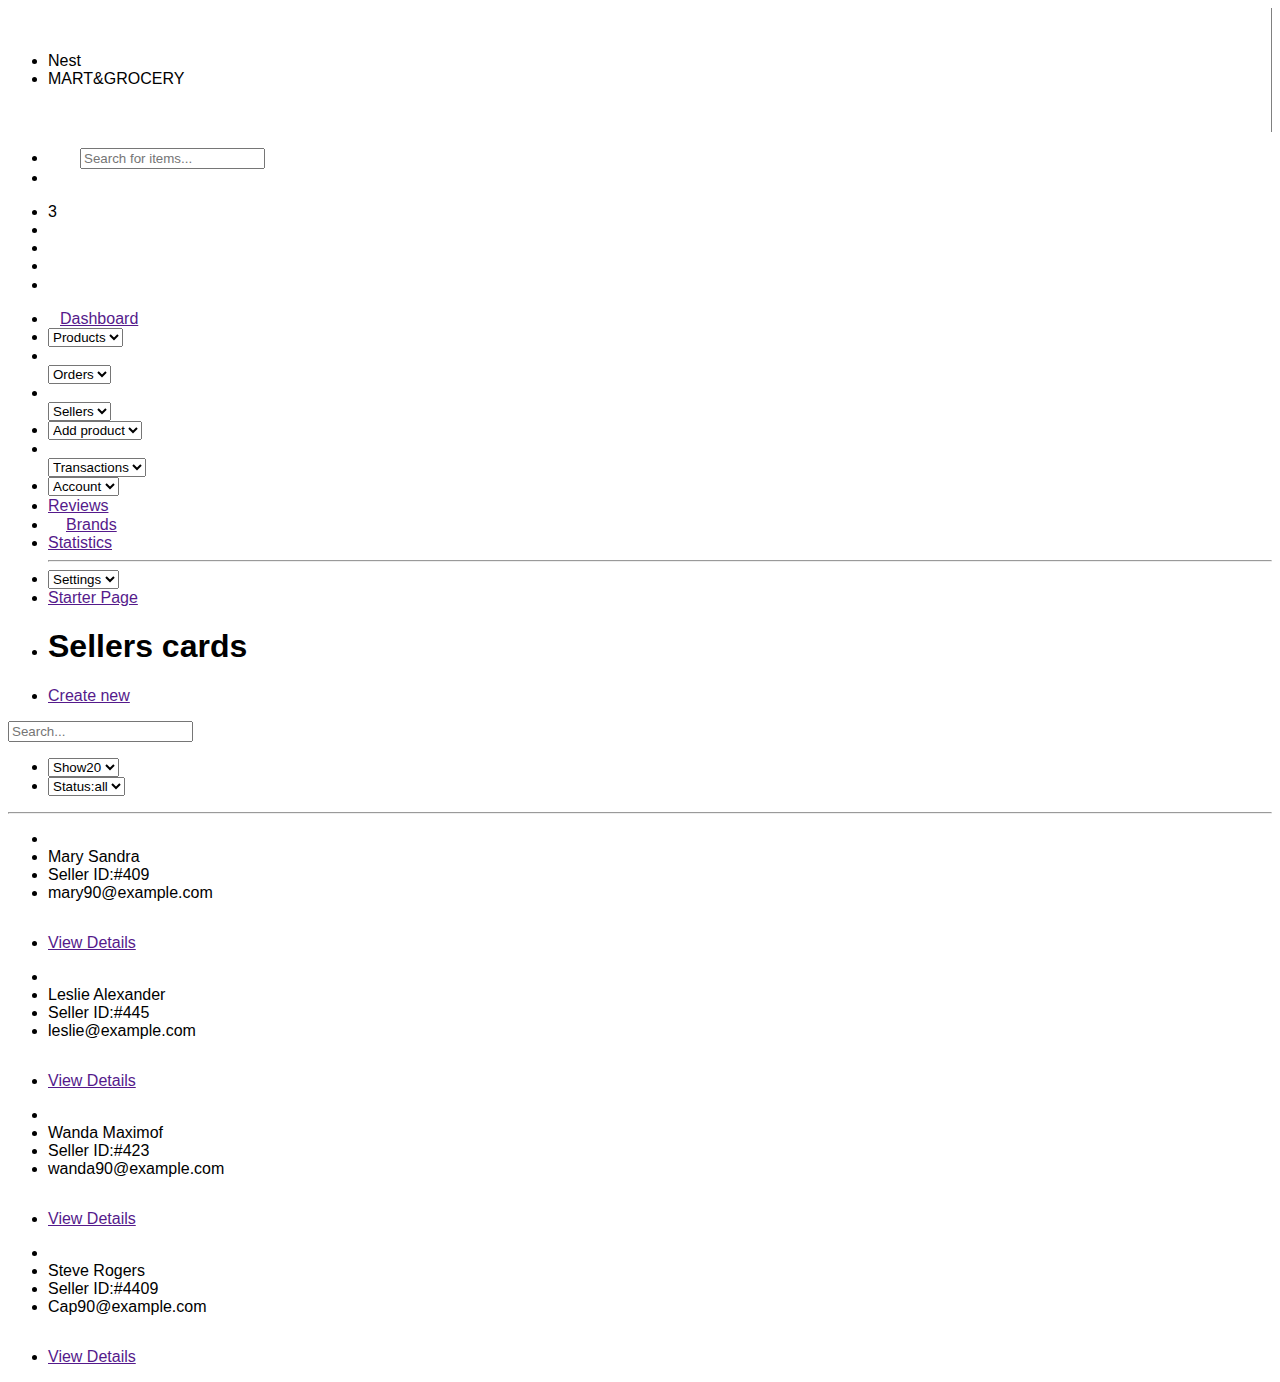
==== src/Sellers/index.html @ c6f55c06 "Brands Section add." ====
<!DOCTYPE html>
<html lang="en">

<head>
    <meta charset="UTF-8">
    <meta http-equiv="X-UA-Compatible" content="IE=edge">
    <meta name="viewport" content="width=device-width, initial-scale=1.0">
    <link rel="stylesheet" href="/assets/css/inde.css">
    <link rel="stylesheet" href="/assets/css/Common.css">
    <link rel="stylesheet" href="https://cdnjs.cloudflare.com/ajax/libs/font-awesome/6.2.0/css/all.min.css"
        integrity="sha512-xh6O/CkQoPOWDdYTDqeRdPCVd1SpvCA9XXcUnZS2FmJNp1coAFzvtCN9BmamE+4aHK8yyUHUSCcJHgXloTyT2A=="
        crossorigin="anonymous" referrerpolicy="no-referrer" />
    <title>Document</title>
</head>

<body style="font-family: Arial;">
    <section>
        <div class="full-container">
            <header>
                <div class="top-nav row">
                    <div class="col-md-2 row"
                        style="justify-content: unset; border-right: 1px solid grey;padding: 10px 0;">
                        <img class="nest_img" src="/assets/img/Screenshot_2.png" alt="">
                        <ul>
                            <li class="Nest">Nest</li>
                            <li class="MART">MART&GROCERY</li>
                        </ul>
                        <li>
                            <a href=""><i class="fa-solid fa-bars"></i></a>
                        </li>
                    </div>
                    <div class="col-md-7">
                        <ul class="row" style="justify-content: unset;">
                            <li class="hover_searc" style="padding-left: 2rem;">
                                <input type="text" placeholder="Search for items...">
                                <a class="search" href=""><i class="fa-solid fa-magnifying-glass"></i></a>
                            </li>
                            <li>
                            </li>
                        </ul>
                    </div>
                    <div class="col-md-3 icons">
                        <ul class="row" style="justify-content: end;">
                            <li>
                                <a href=""><i class="fa-solid fa-bell"></i></a>
                                <span class="green-3">3</span>

                            </li>
                            <li>

                                <a href=""><i class="fa-brands fa-wordpress"></i></a>
                            </li>
                            <li>
                                <a href=""><i class="fa-solid fa-calendar-days"></i></a>
                            </li>
                            <li>

                                <a href=""><i style="vertical-align: middle;" class="fa-solid fa-globe"></i>
                                    <i style="font-size: 12px;" class="fa-solid fa-caret-down"></i></a>
                            </li>
                            <li class="face-img">


                                <a href=""> <img src="/assets/img/Screenshot_1.png" alt=""><i style="padding: 0;"
                                        class="fa-solid fa-caret-down"></i></a>
                            </li>
                        </ul>
                    </div>
                </div>
            </header>
            <div class="main-nav row">
                <div class="left-main col-md-2">
                    <ul>
                        <li>
                            <a href=""><i style="margin-right: 12px;" class="fa-solid fa-house"></i>Dashboard</a>
                        </li>
                        <li>
                            <i class="fa-solid fa-bag-shopping"></i>
                            <form action="/action_page.php">
                                <select name="cars" id="cars">
                                    <option value="volvo">Products</option>
                                </select>
                            </form>
                        </li>
                        <li>
                            <i style="margin-right: 7px;margin-left:7px;"
                                class="fa-sharp fa-solid fa-cart-shopping"></i>
                            <form action="/action_page.php">
                                <select name="cars" id="cars">
                                    <option value="volvo">Orders</option>
                                </select>
                            </form>
                        </li>
                        <li>
                            <i style="margin-right: 2px;" class="fa-sharp fa-solid fa-user-plus"></i>
                            <form action="/action_page.php">
                                <select name="cars" id="cars">
                                    <option value="volvo">Sellers</option>
                                </select>
                            </form>
                        </li>
                        <li>
                            <i class="fa-solid fa-square-plus"></i>
                            <form action="/action_page.php">
                                <select name="cars" id="cars">
                                    <option value="volvo">Add product</option>
                                </select>
                            </form>
                        </li>
                        <li>
                            <i style="margin-right: 6px;" class="fa-solid fa-download"></i>
                            <form action="/action_page.php">
                                <select name="cars" id="cars">
                                    <option value="volvo">Transactions</option>
                                </select>
                            </form>
                        </li>
                        <li>
                            <i class="fa-solid fa-user"></i>
                            <form action="/action_page.php">
                                <select name="cars" id="cars">
                                    <option value="volvo">Account</option>
                                </select>
                            </form>
                        </li>
                        <li><a href=""><i style="font-size: 17px;" class="fa-solid fa-baseball-bat-ball"></i>
                                Reviews</a></li>
                        <li><a href=""><i style="margin-right: 18px;" class="fa-solid fa-child-reaching"></i>Brands</a>
                        </li>
                        <li><a href=""><i class="fa-solid fa-puzzle-piece"></i>Statistics</a></li>
                        <hr>
                        <li>
                            <i class="fa-solid fa-baby-carriage"></i>
                            <form action="/action_page.php">
                                <select name="cars" id="cars">
                                    <option value="volvo">Settings</option>
                                </select>
                            </form>
                        </li>
                        <li style="padding-bottom:0 ;"><a href=""><i class="fa-solid fa-gamepad"></i>Starter Page</a>
                        </li>
                    </ul>
                </div>
                <div class="right-main col-md-10">
                    <div class="head-main">
                        <ul class="row">
                            <li>
                                <h1>Sellers cards</h1>
                            </li>
                            <li><a class="create" href=""><i class="fa-solid fa-plus"></i>Create new</a></li>
                        </ul>
                    </div>
                    <div class="card-main">
                        <div class="top-card-main row">
                            <div class="col-md-6">
                                <input type="text" placeholder="Search...">
                            </div>
                            <div class="col-md-6">
                                <ul class="row buttons">
                                    <li>
                                        <form action="/action_page.php">
                                            <select name="cars" id="cars">
                                                <option value="volvo">Show20</option>
                                            </select>
                                        </form>
                                    </li>
                                    <li>
                                        <form action="/action_page.php">
                                            <select name="cars" id="cars">
                                                <option value="volvo">Status:all</option>
                                            </select>
                                        </form>
                                    </li>
                                </ul>

                            </div>
                            <hr>
                        </div>
                        <div class="portfolio row">
                            <div class="col-md-3 first">
                                <ul>
                                    <li><img src="/assets/img/foto.jpg" alt=""></li>
                                    <li class="NAME">Mary Sandra</li>
                                    <li>Seller ID:#409</li>
                                    <li>mary90@example.com</li>
                                    <li style="margin: 2rem 0 1rem;"><a href="">View Details</a></li>
                                </ul>
                            </div>
                            <div class="col-md-3 second ">
                                <ul>
                                    <li><img src="/assets/img/tobi.jpg" alt=""></li>
                                    <li class="NAME">Leslie Alexander</li>
                                    <li>Seller ID:#445</li>
                                    <li>leslie@example.com</li>
                                    <li style="margin: 2rem 0 1rem;"><a href="">View Details</a></li>
                                </ul>
                            </div>
                            <div class="col-md-3 third">
                                <ul>
                                    <li><img src="/assets/img/gal.jpg" alt=""></li>
                                    <li class="NAME">Wanda Maximof</li>
                                    <li>Seller ID:#423</li>
                                    <li>wanda90@example.com</li>
                                    <li style="margin: 2rem 0 1rem;"><a href="">View Details</a></li>
                                </ul>
                            </div>
                            <div class="col-md-3 fourth">
                                <ul>
                                    <li><img src="/assets/img/gede.jpg" alt=""></li>
                                    <li class="NAME">Steve Rogers</li>
                                    <li>Seller ID:#4409</li>
                                    <li>Cap90@example.com</li>
                                    <li style="margin: 2rem 0 1rem;"><a href="">View Details</a></li>
                                </ul>
                            </div>
                        </div>
                    </div>
                </div>
            </div>

        </div>
    </section>
</body>

</html>
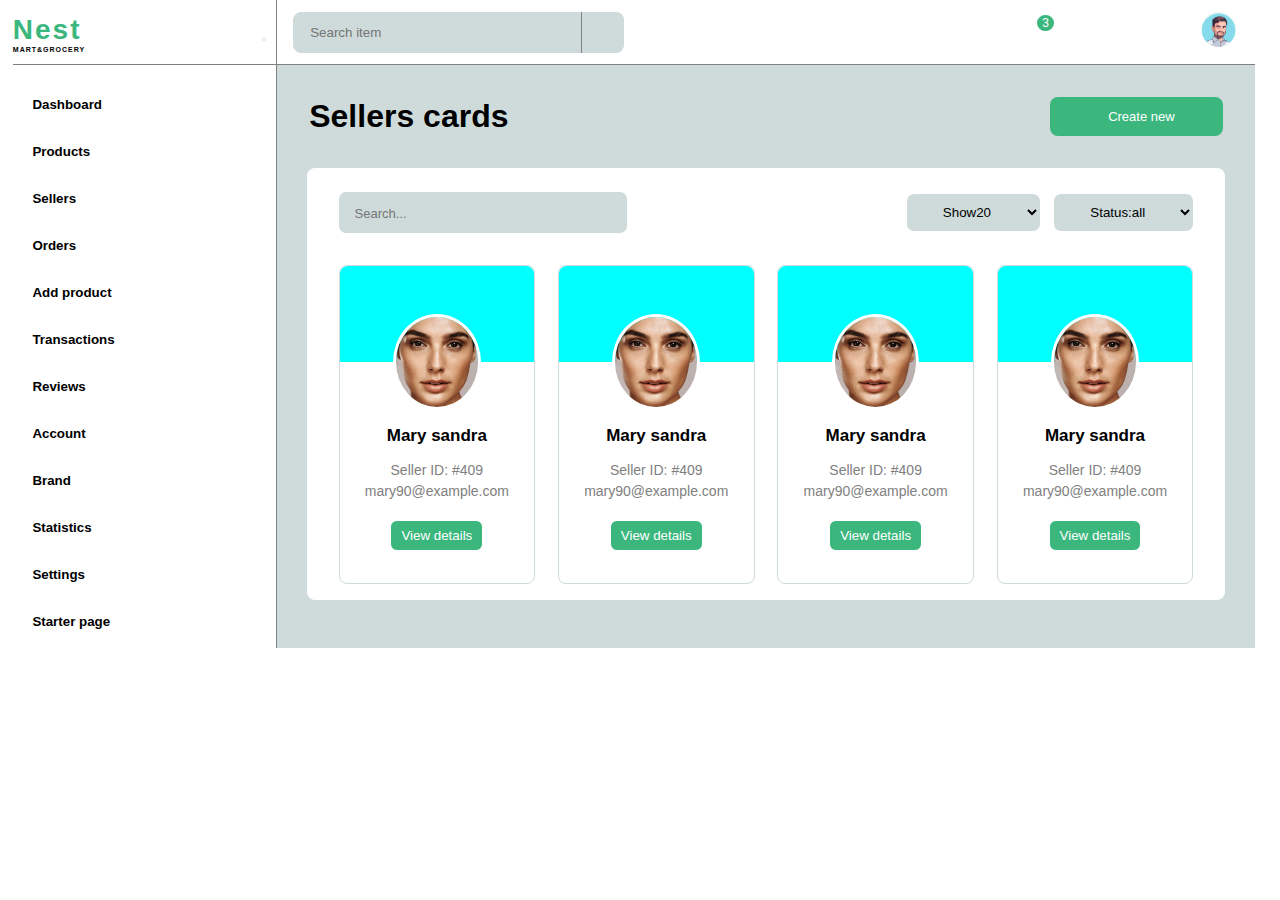
==== commit 171f5275: "orxan-branch: update seller" ====
--- a/src/Sellers/index.html
+++ b/src/Sellers/index.html
@@ -5,219 +5,420 @@
     <meta charset="UTF-8">
     <meta http-equiv="X-UA-Compatible" content="IE=edge">
     <meta name="viewport" content="width=device-width, initial-scale=1.0">
-    <link rel="stylesheet" href="/assets/css/inde.css">
-    <link rel="stylesheet" href="/assets/css/Common.css">
+    <link rel="stylesheet" href="asset/css/Common.css">
+    <link rel="stylesheet" href="asset/css/index.css">
     <link rel="stylesheet" href="https://cdnjs.cloudflare.com/ajax/libs/font-awesome/6.2.0/css/all.min.css"
         integrity="sha512-xh6O/CkQoPOWDdYTDqeRdPCVd1SpvCA9XXcUnZS2FmJNp1coAFzvtCN9BmamE+4aHK8yyUHUSCcJHgXloTyT2A=="
         crossorigin="anonymous" referrerpolicy="no-referrer" />
     <title>Document</title>
+    <!-- <style>
+        .card-main {
+            transition: all 1s ease-out;
+            position: relative;
+            bottom: 0px;
+        }
+
+        .card-main:hover {
+            position: relative;
+            bottom: 15px;
+        }
+    </style> -->
+   
 </head>
 
 <body style="font-family: Arial;">
     <section>
         <div class="full-container">
-            <header>
-                <div class="top-nav row">
-                    <div class="col-md-2 row"
-                        style="justify-content: unset; border-right: 1px solid grey;padding: 10px 0;">
-                        <img class="nest_img" src="/assets/img/Screenshot_2.png" alt="">
-                        <ul>
-                            <li class="Nest">Nest</li>
-                            <li class="MART">MART&GROCERY</li>
-                        </ul>
-                        <li>
-                            <a href=""><i class="fa-solid fa-bars"></i></a>
-                        </li>
+            <div class="main-list row" >
+                <div class="left-menu ">
+                    <div class="menu__top-nav row">
+                        <div class="nest">
+                            <img src="/asset/img/logo.png" alt="">
+                            <ul>
+                                <li>Nest</li>
+                                <li>MART&GROCERY</li>
+                            </ul>
+                        </div>
+                        <div class="menu-icon">
+                            <button><i class="fa-solid fa-bars"></i></button>
+                        </div>
                     </div>
-                    <div class="col-md-7">
-                        <ul class="row" style="justify-content: unset;">
-                            <li class="hover_searc" style="padding-left: 2rem;">
-                                <input type="text" placeholder="Search for items...">
-                                <a class="search" href=""><i class="fa-solid fa-magnifying-glass"></i></a>
-                            </li>
-                            <li>
-                            </li>
-                        </ul>
-                    </div>
-                    <div class="col-md-3 icons">
-                        <ul class="row" style="justify-content: end;">
-                            <li>
-                                <a href=""><i class="fa-solid fa-bell"></i></a>
-                                <span class="green-3">3</span>
-
-                            </li>
-                            <li>
-
-                                <a href=""><i class="fa-brands fa-wordpress"></i></a>
-                            </li>
-                            <li>
-                                <a href=""><i class="fa-solid fa-calendar-days"></i></a>
-                            </li>
-                            <li>
-
-                                <a href=""><i style="vertical-align: middle;" class="fa-solid fa-globe"></i>
-                                    <i style="font-size: 12px;" class="fa-solid fa-caret-down"></i></a>
-                            </li>
-                            <li class="face-img">
-
-
-                                <a href=""> <img src="/assets/img/Screenshot_1.png" alt=""><i style="padding: 0;"
-                                        class="fa-solid fa-caret-down"></i></a>
-                            </li>
-                        </ul>
+                    <div class="option_list">
+                        <div class="first ">
+                            <div class="btn">
+                                <i class="fa-solid fa-house"></i>
+                                <button class="a">Dashboard</button>
+                            </div>
+                        </div>
+                        <div class="second row">
+                            <div class="btn-drop">
+                                <i class="fa-solid fa-house"></i>
+                                <button>Products</button>
+                            </div>
+                            <div class="second_drowdown_menu">
+                                <i class="fa-solid fa-caret-down"></i>
+                                <div class="dropdown_list">
+                                    <ul>
+                                        <li>
+                                            Product List
+                                        </li>
+                                        <li>
+                                            Product Grid
+                                        </li>
+                                        <li>
+                                            Product Grid 2
+
+                                        </li>
+                                        <li>
+                                            Categories
+                                        </li>
+                                    </ul>
+                                </div>
+                            </div>
+                        </div>
+                        <div class="second row">
+                            <div class="btn-drop">
+                                <i class="fa-solid fa-house"></i>
+                                <button>Sellers</button>
+                            </div>
+                            <div class="second_drowdown_menu">
+                                <i class="fa-solid fa-caret-down"></i>
+                                <div class="dropdown_list">
+                                    <ul>
+                                        <li>
+                                            Product List
+                                        </li>
+                                        <li>
+                                            Product Grid
+                                        </li>
+                                        <li>
+                                            Product Grid 2
+
+                                        </li>
+                                        <li>
+                                            Categories
+                                        </li>
+                                    </ul>
+                                </div>
+                            </div>
+                        </div>
+                        <div class="second row">
+                            <div class="btn-drop">
+                                <i class="fa-solid fa-house"></i>
+                                <button>Orders</button>
+                            </div>
+                            <div class="second_drowdown_menu">
+                                <i class="fa-solid fa-caret-down"></i>
+                                <div class="dropdown_list">
+                                    <ul>
+                                        <li>
+                                            Product List
+                                        </li>
+                                        <li>
+                                            Product Grid
+                                        </li>
+                                        <li>
+                                            Product Grid 2
+
+                                        </li>
+                                        <li>
+                                            Categories
+                                        </li>
+                                    </ul>
+                                </div>
+                            </div>
+                        </div>
+                        <div class="second row">
+                            <div class="btn-drop">
+                                <i class="fa-solid fa-house"></i>
+                                <button>Add product</button>
+                            </div>
+                            <div class="second_drowdown_menu">
+                                <i class="fa-solid fa-caret-down"></i>
+                                <div class="dropdown_list">
+                                    <ul>
+                                        <li>
+                                            Product List
+                                        </li>
+                                        <li>
+                                            Product Grid
+                                        </li>
+                                        <li>
+                                            Product Grid 2
+
+                                        </li>
+                                        <li>
+                                            Categories
+                                        </li>
+                                    </ul>
+                                </div>
+                            </div>
+                        </div>
+                        <div class="second row">
+                            <div class="btn-drop">
+                                <i class="fa-solid fa-house"></i>
+                                <button>Transactions</button>
+                            </div>
+                            <div class="second_drowdown_menu">
+                                <i class="fa-solid fa-caret-down"></i>
+                                <div class="dropdown_list">
+                                    <ul>
+                                        <li>
+                                            Product List
+                                        </li>
+                                        <li>
+                                            Product Grid
+                                        </li>
+                                        <li>
+                                            Product Grid 2
+
+                                        </li>
+                                        <li>
+                                            Categories
+                                        </li>
+                                    </ul>
+                                </div>
+                            </div>
+                        </div>
+                        <div class="second row">
+                            <div class="btn-drop">
+                                <i class="fa-solid fa-house"></i>
+                                <button>Reviews</button>
+                            </div>
+                            <div class="second_drowdown_menu">
+                                <i class="fa-solid fa-caret-down"></i>
+                                <div class="dropdown_list">
+                                    <ul>
+                                        <li>
+                                            Product List
+                                        </li>
+                                        <li>
+                                            Product Grid
+                                        </li>
+                                        <li>
+                                            Product Grid 2
+
+                                        </li>
+                                        <li>
+                                            Categories
+                                        </li>
+                                    </ul>
+                                </div>
+                            </div>
+                        </div>
+                        <div class="first ">
+                            <div class="btn">
+                                <i class="fa-solid fa-house"></i>
+                                <button>Account</button>
+                            </div>
+                        </div>
+                        <div class="first ">
+                            <div class="btn">
+                                <i class="fa-solid fa-house"></i>
+                                <button>Brand</button>
+                            </div>
+                        </div>
+                        <div class="first ">
+                            <div class="btn">
+                                <i class="fa-solid fa-house"></i>
+                                <button>Statistics</button>
+                            </div>
+                        </div>
+                        <div class="second row">
+                            <div class="btn-drop">
+                                <i class="fa-solid fa-house"></i>
+                                <button>Settings</button>
+                            </div>
+                            <div class="second_drowdown_menu">
+                                <i class="fa-solid fa-caret-down"></i>
+                                <div class="dropdown_list">
+                                    <ul>
+                                        <li>
+                                            Product List
+                                        </li>
+                                        <li>
+                                            Product Grid
+                                        </li>
+                                        <li>
+                                            Product Grid 2
+
+                                        </li>
+                                        <li>
+                                            Categories
+                                        </li>
+                                    </ul>
+                                </div>
+                            </div>
+                        </div>
+                        <div class="first ">
+                            <div class="btn">
+                                <i class="fa-solid fa-house"></i>
+                                <button>Starter page</button>
+                            </div>
+                        </div>
                     </div>
                 </div>
-            </header>
-            <div class="main-nav row">
-                <div class="left-main col-md-2">
-                    <ul>
-                        <li>
-                            <a href=""><i style="margin-right: 12px;" class="fa-solid fa-house"></i>Dashboard</a>
-                        </li>
-                        <li>
-                            <i class="fa-solid fa-bag-shopping"></i>
-                            <form action="/action_page.php">
-                                <select name="cars" id="cars">
-                                    <option value="volvo">Products</option>
-                                </select>
-                            </form>
-                        </li>
-                        <li>
-                            <i style="margin-right: 7px;margin-left:7px;"
-                                class="fa-sharp fa-solid fa-cart-shopping"></i>
-                            <form action="/action_page.php">
-                                <select name="cars" id="cars">
-                                    <option value="volvo">Orders</option>
-                                </select>
-                            </form>
-                        </li>
-                        <li>
-                            <i style="margin-right: 2px;" class="fa-sharp fa-solid fa-user-plus"></i>
-                            <form action="/action_page.php">
-                                <select name="cars" id="cars">
-                                    <option value="volvo">Sellers</option>
-                                </select>
-                            </form>
-                        </li>
-                        <li>
-                            <i class="fa-solid fa-square-plus"></i>
-                            <form action="/action_page.php">
-                                <select name="cars" id="cars">
-                                    <option value="volvo">Add product</option>
-                                </select>
-                            </form>
-                        </li>
-                        <li>
-                            <i style="margin-right: 6px;" class="fa-solid fa-download"></i>
-                            <form action="/action_page.php">
-                                <select name="cars" id="cars">
-                                    <option value="volvo">Transactions</option>
-                                </select>
-                            </form>
-                        </li>
-                        <li>
-                            <i class="fa-solid fa-user"></i>
-                            <form action="/action_page.php">
-                                <select name="cars" id="cars">
-                                    <option value="volvo">Account</option>
-                                </select>
-                            </form>
-                        </li>
-                        <li><a href=""><i style="font-size: 17px;" class="fa-solid fa-baseball-bat-ball"></i>
-                                Reviews</a></li>
-                        <li><a href=""><i style="margin-right: 18px;" class="fa-solid fa-child-reaching"></i>Brands</a>
-                        </li>
-                        <li><a href=""><i class="fa-solid fa-puzzle-piece"></i>Statistics</a></li>
-                        <hr>
-                        <li>
-                            <i class="fa-solid fa-baby-carriage"></i>
-                            <form action="/action_page.php">
-                                <select name="cars" id="cars">
-                                    <option value="volvo">Settings</option>
-                                </select>
-                            </form>
-                        </li>
-                        <li style="padding-bottom:0 ;"><a href=""><i class="fa-solid fa-gamepad"></i>Starter Page</a>
-                        </li>
-                    </ul>
-                </div>
                 <div class="right-main col-md-10">
-                    <div class="head-main">
-                        <ul class="row">
-                            <li>
-                                <h1>Sellers cards</h1>
-                            </li>
-                            <li><a class="create" href=""><i class="fa-solid fa-plus"></i>Create new</a></li>
-                        </ul>
+                    <div class="top-nav__right-main row">
+                        <div class="search_menu row">
+                            <div class="search">
+                                <input type="text" name="" placeholder="Search item" id="">
+                            </div>
+                            <div class="search_icon">
+                                <a href=""><i class="fa-solid fa-magnifying-glass"></i></a>
+                            </div>
+                        </div>
+                        <div class="icons col-md-3">
+                            <ul class="row icons1">
+                                <li>
+                                    <span class="green-3">3</span>
+                                    <a href=""><i class="fa-solid fa-bell"></i></a>
+                                </li>
+                                <li>
+                                    <a href=""><i class="fa-brands fa-wordpress"></i></a>
+                                </li>
+                                <li>
+                                    <a href=""><i class="fa-solid fa-calendar-days"></i></a>
+                                </li>
+                                <li class="drop_menu">
+                                    <a href="">
+                                        <i style="font-size: 19px;" class="fa-solid fa-globe"></i>
+                                        <i class="fa-solid fa-caret-down"></i>
+                                    </a>
+                                    <ul class="drop-list">
+                                        <li> <img src="/asset/img/34-342961_china-clipart-flag-china-china-flag-round-png.png" alt=""> English</li>
+                                        <li> <img src="asset/img/france.png" alt=""> French</li>
+                                        <li><img src="asset/img/japan.png" alt="">日本語</li>
+                                        <li><img src="asset/img/usa.png"
+                                                alt="">中国人</li>
+                                    </ul>
+                                </li>
+                                <li class="drop_menu">
+                                    <a href="">
+                                        <img src="asset/img/Screenshot_1.png" alt="">
+                                        <i class="fa-solid fa-caret-down"></i>
+                                    </a>
+                                    <ul class="drop-list2">
+                                        <li><i class="fa-regular fa-user"></i>Edit Profile</li>
+                                        <li><i class="fa-solid fa-gear"></i>Account Settings</li>
+                                        <li><i class="fa-solid fa-book"></i>Wallet</li>
+                                        <li><i class="fa-brands fa-bootstrap"></i>Billing</li>
+                                        <li><i class="fa-solid fa-question"></i>Help center</li>
+                                        <li><i class="fa-brands fa-slack"></i>Logout</li>
+                                    </ul>
+                                </li>
+                            </ul>
+                        </div>
                     </div>
-                    <div class="card-main">
-                        <div class="top-card-main row">
-                            <div class="col-md-6">
-                                <input type="text" placeholder="Search...">
-                            </div>
-                            <div class="col-md-6">
-                                <ul class="row buttons">
-                                    <li>
-                                        <form action="/action_page.php">
-                                            <select name="cars" id="cars">
-                                                <option value="volvo">Show20</option>
-                                            </select>
-                                        </form>
-                                    </li>
-                                    <li>
-                                        <form action="/action_page.php">
-                                            <select name="cars" id="cars">
-                                                <option value="volvo">Status:all</option>
-                                            </select>
-                                        </form>
-                                    </li>
-                                </ul>
-
-                            </div>
-                            <hr>
-                        </div>
-                        <div class="portfolio row">
-                            <div class="col-md-3 first">
-                                <ul>
-                                    <li><img src="/assets/img/foto.jpg" alt=""></li>
-                                    <li class="NAME">Mary Sandra</li>
-                                    <li>Seller ID:#409</li>
-                                    <li>mary90@example.com</li>
-                                    <li style="margin: 2rem 0 1rem;"><a href="">View Details</a></li>
-                                </ul>
-                            </div>
-                            <div class="col-md-3 second ">
-                                <ul>
-                                    <li><img src="/assets/img/tobi.jpg" alt=""></li>
-                                    <li class="NAME">Leslie Alexander</li>
-                                    <li>Seller ID:#445</li>
-                                    <li>leslie@example.com</li>
-                                    <li style="margin: 2rem 0 1rem;"><a href="">View Details</a></li>
-                                </ul>
-                            </div>
-                            <div class="col-md-3 third">
-                                <ul>
-                                    <li><img src="/assets/img/gal.jpg" alt=""></li>
-                                    <li class="NAME">Wanda Maximof</li>
-                                    <li>Seller ID:#423</li>
-                                    <li>wanda90@example.com</li>
-                                    <li style="margin: 2rem 0 1rem;"><a href="">View Details</a></li>
-                                </ul>
-                            </div>
-                            <div class="col-md-3 fourth">
-                                <ul>
-                                    <li><img src="/assets/img/gede.jpg" alt=""></li>
-                                    <li class="NAME">Steve Rogers</li>
-                                    <li>Seller ID:#4409</li>
-                                    <li>Cap90@example.com</li>
-                                    <li style="margin: 2rem 0 1rem;"><a href="">View Details</a></li>
-                                </ul>
+                    <div class="down-nav">
+                        <div class="sellers row">
+                            <h2>Sellers cards</h2>
+                            <a href="">
+                                <i class="fa-solid fa-plus"></i>Create new
+                            </a>
+                        </div>
+                        <div class="portfolio-main">
+                            <div class="search-form row">
+                                <div class="search">
+                                    <input type="text" name="" placeholder="Search..." id="">
+                                </div>
+                                <div class="search2">
+                                    <select name="" value=" " id="">
+                                        <option value="volvo">Show20</option>
+                                    </select>
+                                    <select name="" id="">
+                                        <option value="volvo">Status:all</option>
+                                    </select>
+                                </div>
+                            </div>
+                            <div class="portfolio_list row  ">
+                                <div class="card_list col-md-3">
+                                    <div class="card-header ">
+                                        <div class="bgcol">
+                                            <img src="asset/img/gal.jpg" alt="">
+
+                                        </div>
+                                    </div>
+                                    <div class="card-body">
+                                        <h5>
+                                            Mary sandra
+                                        </h5>
+                                        <ul>
+                                            <li>Seller ID: #409</li>
+                                            <li>mary90@example.com</li>
+                                        </ul>
+                                        <button>View details</button>
+                                    </div>
+                                </div>
+                                <div class="card_list col-md-3">
+                                    <div class="card-header ">
+                                        <div class="bgcol">
+                                            <img src="asset/img/gal.jpg" alt="">
+
+                                        </div>
+
+                                        <!-- <div class="img">
+                                        </div> -->
+                                    </div>
+                                    <div class="card-body">
+                                        <h5>
+                                            Mary sandra
+                                        </h5>
+                                        <ul>
+                                            <li>Seller ID: #409</li>
+                                            <li>mary90@example.com</li>
+                                        </ul>
+                                        <button>View details</button>
+                                    </div>
+                                </div>
+                                <div class="card_list col-md-3">
+                                    <div class="card-header ">
+                                        <div class="bgcol">
+                                            <img src="asset/img/gal.jpg" alt="">
+
+                                        </div>
+
+                                        <!-- <div class="img">
+                                        </div> -->
+                                    </div>
+                                    <div class="card-body">
+                                        <h5>
+                                            Mary sandra
+                                        </h5>
+                                        <ul>
+                                            <li>Seller ID: #409</li>
+                                            <li>mary90@example.com</li>
+                                        </ul>
+                                        <button>View details</button>
+                                    </div>
+                                </div>
+                                <div class="card_list col-md-3">
+                                    <div class="card-header ">
+                                        <div class="bgcol">
+                                            <img src="asset/img/gal.jpg" alt="">
+
+                                        </div>
+
+                                        <!-- <div class="img">
+                                        </div> -->
+                                    </div>
+                                    <div class="card-body">
+                                        <h5>
+                                            Mary sandra
+                                        </h5>
+                                        <ul>
+                                            <li>Seller ID: #409</li>
+                                            <li>mary90@example.com</li>
+                                        </ul>
+                                        <button>View details</button>
+                                    </div>
+                                </div>
+
                             </div>
                         </div>
                     </div>
                 </div>
             </div>
-
         </div>
     </section>
 </body>
--- a/src/Sellers/asset/css/Common.css
+++ b/src/Sellers/asset/css/Common.css
@@ -0,0 +1,173 @@
+.container {
+    width: 80%;
+    margin: auto;
+}
+
+.full-container {
+    width: 98%;
+    margin: auto;
+}
+
+* {
+    padding: 0;
+    margin: 0;
+    box-sizing: border-box;
+}
+
+.row {
+    display: flex;
+    justify-content: space-between;
+    flex-wrap: wrap;
+    align-items: center;
+}
+
+.col-md-1 {
+    width: 8%;
+}
+
+.col-md-2 {
+    width: 16%;
+}
+
+.col-md-3 {
+    width: 23%;
+}
+
+.col-md-4 {
+    width: 33.3%;
+}
+
+.col-md-5 {
+    width: 41%;
+}
+
+.col-md-6 {
+    width: 50%;
+}
+
+.col-md-7 {
+    width: 58%;
+}
+
+.col-md-8 {
+    width: 66%;
+}
+
+.col-md-9 {
+    width: 74%;
+}
+
+.col-md-10 {
+    width: 78%;
+}
+
+.col-md-11 {
+    width: 91%;
+}
+
+.col-md-12 {
+    width: 100%;
+}
+
+@media (min-width:600px) and (max-width:1140px) 
+{
+    .col-sm-1 {
+        width: 8%;
+    }
+    
+    .col-sm-2 {
+        width: 16%;
+    }
+    
+    .col-sm-3 {
+        width: 24%;
+    }
+    
+    .col-sm-4 {
+        width: 33%;
+    }
+    
+    .col-sm-5 {
+        width: 41%;
+    }
+    
+    .col-sm-6 {
+        width: 50%;
+    }
+    
+    .col-sm-7 {
+        width: 58%;
+    }
+    
+    .col-sm-8 {
+        width: 66%;
+    }
+    
+    .col-sm-9 {
+        width: 74%;
+    }
+    
+    .col-sm-10 {
+        width: 83%;
+    }
+    
+    .col-sm-11 {
+        width: 91%;
+    }
+    
+    .col-sm-12 {
+        width: 100%;
+    }
+}
+
+@media screen and (max-width: 600px) {
+    .col-1 {
+        width: 8%;
+    }
+    
+    .col-2 {
+        width: 16%;
+    }
+    
+    .col-3 {
+        width: 24%;
+    }
+    
+    .col-4 {
+        width: 33%;
+    }
+    
+    .col-5 {
+        width: 41%;
+    }
+    
+    .col-6 {
+        width: 50%;
+    }
+    
+    .col-7 {
+        width: 58%;
+    }
+    
+    .col-8 {
+        width: 66%;
+    }
+    
+    .col-9 {
+        width: 74%;
+    }
+    
+    .col-10 {
+        width: 83%;
+    }
+    
+    .col-11 {
+        width: 91%;
+    }
+    
+    .col-12 {
+        width: 100%;
+    }
+
+
+}--- a/src/Sellers/asset/css/index.css
+++ b/src/Sellers/asset/css/index.css
@@ -0,0 +1,303 @@
+section .main-list {
+  -webkit-box-pack: unset;
+      -ms-flex-pack: unset;
+          justify-content: unset;
+}
+section .main-list .left-menu {
+  width: 21%;
+}
+section .main-list .left-menu .menu__top-nav {
+  height: 62px;
+  border-bottom: 1px solid grey;
+}
+section .main-list .left-menu .menu__top-nav .menu-icon {
+  margin: 10px;
+}
+section .main-list .left-menu .menu__top-nav .nest {
+  display: -webkit-box;
+  display: -ms-flexbox;
+  display: flex;
+}
+section .main-list .left-menu .menu__top-nav .nest img {
+  width: 30%;
+}
+section .main-list .left-menu .menu__top-nav .nest ul li:first-child {
+  font-size: 28px;
+  font-weight: bold;
+  color: #3bb77e;
+  letter-spacing: 2px;
+  list-style: none;
+}
+section .main-list .left-menu .menu__top-nav .nest ul li:last-child {
+  font-size: 7px;
+  font-weight: bold;
+  letter-spacing: 1px;
+  list-style: none;
+}
+section .main-list .left-menu .option_list {
+  width: 95%;
+  margin: auto;
+  padding-top: 1rem;
+}
+section .main-list .left-menu .option_list i {
+  color: grey;
+}
+section .main-list .left-menu .option_list button {
+  font-weight: bold;
+}
+section .main-list .left-menu .option_list .second_drowdown_menu .dropdown_list {
+  display: none;
+}
+section .main-list .left-menu .option_list .btn-drop {
+  width: 95%;
+}
+section .main-list .left-menu .option_list .btn-drop button {
+  text-align: left;
+  padding: 13px;
+  width: 86%;
+  margin: 3px 0;
+  border: none;
+  background: white;
+}
+section .main-list .left-menu .option_list .btn {
+  width: 100%;
+}
+section .main-list .left-menu .option_list .btn button {
+  border: none;
+  background: white;
+  text-align: left;
+  padding: 13px;
+  width: 91%;
+  margin: 3px 0;
+}
+section .main-list .right-main {
+  border-left: 1px solid grey;
+}
+section .main-list .right-main .top-nav__right-main {
+  height: 4rem;
+  margin: 0 1rem;
+}
+section .main-list .right-main .top-nav__right-main .search_menu .search input {
+  padding: 10px 4rem;
+  border-top-left-radius: 8px;
+  border-bottom-left-radius: 8px;
+  border: 1px solid #CEDBDA;
+  background: #CEDBDA;
+  width: 18rem;
+  padding: 12px 1rem;
+}
+section .main-list .right-main .top-nav__right-main .search_menu .search_icon a {
+  border-left: 1px solid grey;
+  background-color: #CEDBDA;
+  color: grey;
+  padding: 11px 21px 13px;
+  border-top-right-radius: 8px;
+  border-bottom-right-radius: 8px;
+}
+section .main-list .right-main .top-nav__right-main .search_menu .search_icon:hover a {
+  background-color: #3bb77e;
+  color: white;
+}
+section .main-list .right-main .top-nav__right-main .icons {
+  position: relative;
+}
+section .main-list .right-main .top-nav__right-main .icons .icons1 a {
+  background-color: white;
+  border: none;
+  border-radius: 24px;
+  padding: 7px;
+  font-size: 20px;
+  color: grey;
+}
+section .main-list .right-main .top-nav__right-main .icons .icons1 .green-3 {
+  border-radius: 50%;
+  color: white;
+  border: 1px solid #3bb77e;
+  background-color: #3bb77e;
+  padding: 0px 4px;
+  font-size: 12px;
+  position: absolute;
+  left: 16px;
+  top: 3px;
+}
+section .main-list .right-main .top-nav__right-main .icons ul li {
+  list-style: none;
+}
+section .main-list .right-main .top-nav__right-main .icons ul .drop_menu .drop-list {
+  display: none;
+  border: 1px solid;
+  text-align: left;
+  width: 60%;
+  background-color: white;
+  border-radius: 8px;
+  padding: 5px 0;
+}
+section .main-list .right-main .top-nav__right-main .icons ul .drop_menu .drop-list li {
+  font-size: 12px;
+  padding: 5px 10px;
+}
+section .main-list .right-main .top-nav__right-main .icons ul .drop_menu .drop-list li img {
+  vertical-align: middle;
+  width: 15%;
+  margin: 0 5px;
+}
+section .main-list .right-main .top-nav__right-main .icons ul .drop_menu .drop-list2 {
+  display: none;
+  border: 1px solid;
+  text-align: left;
+  width: 70%;
+  background-color: white;
+  border-radius: 8px;
+  padding: 5px 0;
+}
+section .main-list .right-main .top-nav__right-main .icons ul .drop_menu .drop-list2 li {
+  font-size: 12px;
+  padding: 5px 10px;
+}
+section .main-list .right-main .top-nav__right-main .icons ul .drop_menu .drop-list2 li i {
+  vertical-align: middle;
+  margin: 0 10px;
+}
+section .main-list .right-main .top-nav__right-main .icons ul .drop_menu:hover .drop-list2 {
+  display: block;
+  position: absolute;
+  left: 5.5rem;
+  top: 2.5rem;
+  z-index: 2;
+}
+section .main-list .right-main .top-nav__right-main .icons ul .drop_menu:hover .drop-list {
+  display: block;
+  position: absolute;
+  left: 1.5rem;
+  top: 2.5rem;
+  z-index: 2;
+}
+section .main-list .right-main .top-nav__right-main .icons ul .drop_menu a {
+  text-decoration: none;
+  padding: 3px;
+}
+section .main-list .right-main .top-nav__right-main .icons ul .drop_menu a img {
+  width: 35px;
+  border-radius: 50%;
+}
+section .main-list .right-main .top-nav__right-main .icons ul .drop_menu a i {
+  padding: 0px;
+  font-size: 12px;
+}
+section .main-list .right-main .down-nav {
+  background: #CEDBDA;
+  padding-bottom: 3rem;
+}
+section .main-list .right-main .down-nav .sellers {
+  padding: 2rem 2rem;
+  border-top: 1px solid grey;
+}
+section .main-list .right-main .down-nav .sellers h2 {
+  font-size: 2rem;
+}
+section .main-list .right-main .down-nav .sellers a:hover {
+  background-color: #09a05b;
+}
+section .main-list .right-main .down-nav .sellers a {
+  font-size: 13px;
+  text-decoration: none;
+  padding: 12px 3rem;
+  color: white;
+  border-radius: 8px;
+  border: none;
+  background-color: #3bb77e;
+}
+section .main-list .right-main .down-nav .sellers a i {
+  margin-right: 10px;
+}
+section .main-list .right-main .down-nav .portfolio-main:hover {
+  position: relative;
+  bottom: 5px;
+}
+section .main-list .right-main .down-nav .portfolio-main {
+  padding: 1.5rem 2rem 1rem;
+  background: white;
+  width: 94%;
+  margin: auto;
+  border-radius: 8px;
+  position: relative;
+  bottom: 0px;
+  -webkit-transition: all 0.2s ease-out;
+  transition: all 0.2s ease-out;
+}
+section .main-list .right-main .down-nav .portfolio-main .search-form {
+  padding-bottom: 2rem;
+}
+section .main-list .right-main .down-nav .portfolio-main .search-form .search input {
+  font-size: 13px;
+  padding: 14px 6rem 12px 16px;
+  border-radius: 7px;
+  border: none;
+  background-color: #CEDBDA;
+}
+section .main-list .right-main .down-nav .portfolio-main .search-form .search2 a {
+  color: black;
+}
+section .main-list .right-main .down-nav .portfolio-main .search-form .search2 select {
+  margin-left: 10px;
+  border-radius: 7px;
+  padding: 10px 2rem;
+  background-color: #CEDBDA;
+  border: none;
+}
+section .main-list .right-main .down-nav .portfolio-main .portfolio_list li {
+  list-style: none;
+}
+section .main-list .right-main .down-nav .portfolio-main .portfolio_list .card_list:hover {
+  position: relative;
+  bottom: 5px;
+}
+section .main-list .right-main .down-nav .portfolio-main .portfolio_list .card_list {
+  text-align: center;
+  border: 1px solid #CEDBDA;
+  border-radius: 8px;
+  background-color: white;
+  -webkit-transition: all 0.2s ease-out;
+  transition: all 0.2s ease-out;
+  position: relative;
+  bottom: 0px;
+}
+section .main-list .right-main .down-nav .portfolio-main .portfolio_list .card_list .card-header .bgcol {
+  background: aqua;
+  padding: 3rem 0px;
+  height: 5rem;
+  border-top-left-radius: 8px;
+  border-top-right-radius: 8px;
+}
+section .main-list .right-main .down-nav .portfolio-main .portfolio_list .card_list .card-header .bgcol img {
+  border: 3px solid white;
+  width: 45%;
+  height: 6rem;
+  -o-object-fit: cover;
+     object-fit: cover;
+  border-radius: 50%;
+}
+section .main-list .right-main .down-nav .portfolio-main .portfolio_list .card_list .card-body {
+  padding: 3rem 0 2rem;
+}
+section .main-list .right-main .down-nav .portfolio-main .portfolio_list .card_list .card-body h5 {
+  margin-top: 1rem;
+  font-size: 17px;
+}
+section .main-list .right-main .down-nav .portfolio-main .portfolio_list .card_list .card-body ul {
+  margin: 1rem 0;
+  font-size: 14px;
+  color: grey;
+}
+section .main-list .right-main .down-nav .portfolio-main .portfolio_list .card_list .card-body ul li {
+  margin-top: 5px;
+}
+section .main-list .right-main .down-nav .portfolio-main .portfolio_list .card_list .card-body button {
+  padding: 7px 10px;
+  margin-top: 5px;
+  color: white;
+  background-color: #3bb77e;
+  border: none;
+  border-radius: 7px;
+  border: 1px solid;
+}/*# sourceMappingURL=index.css.map */